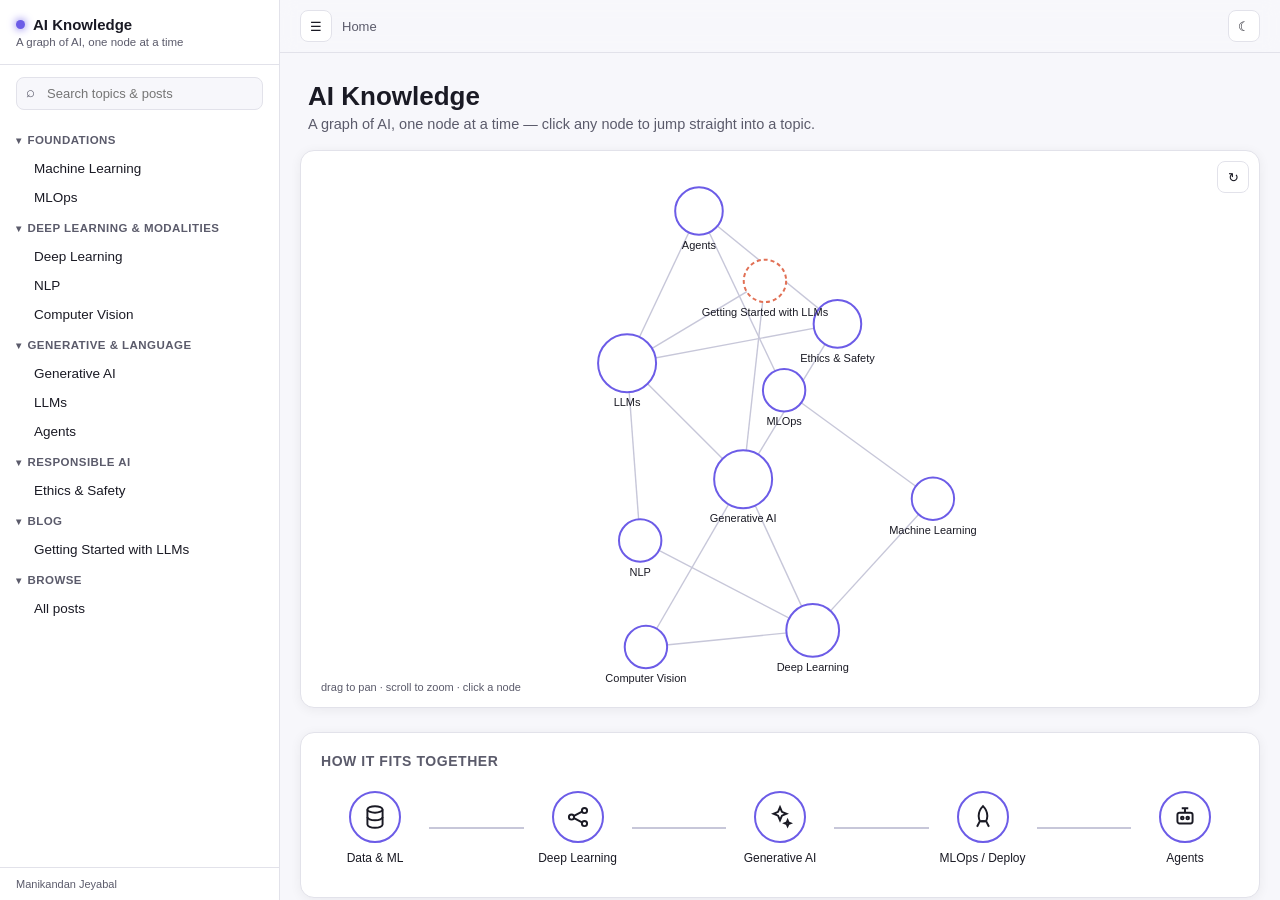
==== index.html @ 44576c73 "Add interactive AI knowledge graph site Free-form force-directed graph home page, foldable/searchabl" ====
<!DOCTYPE html>
<html lang="en">
<head>
<meta charset="UTF-8" />
<meta name="viewport" content="width=device-width, initial-scale=1.0" />
<title>AI Knowledge</title>
<meta name="description" content="An interactive graph of AI knowledge — topics, workflows, and articles." />
<link rel="stylesheet" href="css/style.css" />
</head>
<body>
  <div class="app" id="app">
    <nav class="sidebar" id="sidebar"></nav>
    <div class="main">
      <div class="topbar">
        <button class="icon-btn" id="nav-toggle" title="Toggle menu">☰</button>
        <span class="breadcrumb" id="breadcrumb">Home</span>
        <span class="spacer"></span>
        <button class="icon-btn" id="theme-toggle" title="Toggle theme">☾</button>
      </div>
      <div id="main-content"></div>
    </div>
  </div>

  <script src="js/theme.js"></script>
  <script src="js/markdown.js"></script>
  <script src="js/graph.js"></script>
  <script src="js/sidebar.js"></script>
  <script src="js/workflow.js"></script>
  <script src="js/app.js"></script>
</body>
</html>
---- css/style.css ----
:root {
  --bg: #f7f7fb;
  --bg-elevated: #ffffff;
  --text: #1a1a24;
  --text-dim: #5b5b6b;
  --border: #e2e2ea;
  --accent: #6c5ce7;
  --accent-2: #00b894;
  --accent-3: #e17055;
  --node-fill: #ffffff;
  --node-stroke: #6c5ce7;
  --edge: #c7c7d9;
  --shadow: 0 2px 12px rgba(20, 20, 40, 0.06);
  --radius: 14px;
  --font: -apple-system, BlinkMacSystemFont, "Segoe UI", Roboto, Inter, sans-serif;
  --mono: "SF Mono", Menlo, Consolas, monospace;
}

[data-theme="dark"] {
  --bg: #0e0e16;
  --bg-elevated: #16161f;
  --text: #ececf4;
  --text-dim: #9494a8;
  --border: #26263a;
  --accent: #a29bfe;
  --accent-2: #55efc4;
  --accent-3: #fab1a0;
  --node-fill: #1c1c29;
  --node-stroke: #a29bfe;
  --edge: #33334a;
  --shadow: 0 2px 16px rgba(0, 0, 0, 0.4);
}

* { box-sizing: border-box; }

html, body {
  margin: 0;
  padding: 0;
  background: var(--bg);
  color: var(--text);
  font-family: var(--font);
  height: 100%;
}

a { color: var(--accent); text-decoration: none; }
a:hover { text-decoration: underline; }

button {
  font-family: inherit;
  cursor: pointer;
  border: 1px solid var(--border);
  background: var(--bg-elevated);
  color: var(--text);
  border-radius: 8px;
  padding: 6px 10px;
}
button:hover { border-color: var(--accent); }

/* ---------- Layout ---------- */

.app {
  display: grid;
  grid-template-columns: 280px 1fr;
  height: 100vh;
  overflow: hidden;
  transition: grid-template-columns 0.2s ease;
}
.app.sidebar-collapsed {
  grid-template-columns: 0px 1fr;
}

.main {
  overflow-y: auto;
  height: 100vh;
  position: relative;
}

/* ---------- Sidebar ---------- */

.sidebar {
  border-right: 1px solid var(--border);
  background: var(--bg-elevated);
  display: flex;
  flex-direction: column;
  overflow: hidden;
  white-space: nowrap;
}

.sidebar-header {
  padding: 16px;
  border-bottom: 1px solid var(--border);
}

.sidebar-title {
  font-weight: 700;
  font-size: 15px;
  display: flex;
  align-items: center;
  gap: 8px;
}
.sidebar-title .dot {
  width: 9px; height: 9px; border-radius: 50%;
  background: var(--accent);
  box-shadow: 0 0 8px var(--accent);
}
.sidebar-tagline {
  font-size: 11.5px;
  color: var(--text-dim);
  margin-top: 3px;
}

.search-box {
  margin: 12px 16px;
  position: relative;
}
.search-box input {
  width: 100%;
  padding: 8px 10px 8px 30px;
  border-radius: 8px;
  border: 1px solid var(--border);
  background: var(--bg);
  color: var(--text);
  font-size: 13px;
}
.search-box::before {
  content: "⌕";
  position: absolute;
  left: 10px; top: 6px;
  color: var(--text-dim);
  font-size: 15px;
}

.nav-scroll {
  overflow-y: auto;
  flex: 1;
  padding: 4px 8px 16px;
}

.nav-group { margin-bottom: 2px; }
.nav-group-header {
  display: flex;
  align-items: center;
  gap: 6px;
  padding: 8px 8px;
  font-size: 11.5px;
  font-weight: 700;
  text-transform: uppercase;
  letter-spacing: 0.04em;
  color: var(--text-dim);
  cursor: pointer;
  border-radius: 6px;
  user-select: none;
}
.nav-group-header:hover { background: var(--bg); color: var(--text); }
.nav-group-header .chevron {
  transition: transform 0.15s ease;
  font-size: 10px;
}
.nav-group.collapsed .chevron { transform: rotate(-90deg); }
.nav-group.collapsed .nav-items { display: none; }

.nav-items { padding-left: 4px; }
.nav-item {
  display: block;
  padding: 7px 10px 7px 22px;
  font-size: 13.5px;
  border-radius: 6px;
  color: var(--text);
  position: relative;
}
.nav-item:hover { background: var(--bg); text-decoration: none; }
.nav-item.active { background: var(--accent); color: white; }
.nav-item.hidden { display: none; }

.sidebar-footer {
  padding: 10px 16px;
  border-top: 1px solid var(--border);
  display: flex;
  justify-content: space-between;
  align-items: center;
}

/* ---------- Topbar ---------- */

.topbar {
  position: sticky;
  top: 0;
  z-index: 20;
  display: flex;
  align-items: center;
  gap: 10px;
  padding: 10px 20px;
  background: color-mix(in srgb, var(--bg) 88%, transparent);
  backdrop-filter: blur(8px);
  border-bottom: 1px solid var(--border);
}
.icon-btn {
  width: 32px; height: 32px;
  display: flex; align-items: center; justify-content: center;
  padding: 0; border-radius: 8px;
}
.breadcrumb { font-size: 13px; color: var(--text-dim); }
.breadcrumb b { color: var(--text); }
.spacer { flex: 1; }

/* ---------- Home / Graph hero ---------- */

.hero {
  padding: 28px 28px 0;
}
.hero h1 {
  font-size: 26px;
  margin: 0 0 4px;
}
.hero p {
  color: var(--text-dim);
  margin: 0 0 18px;
  font-size: 14.5px;
}

.graph-wrap {
  margin: 0 20px 24px;
  border: 1px solid var(--border);
  border-radius: var(--radius);
  background: var(--bg-elevated);
  box-shadow: var(--shadow);
  overflow: hidden;
  position: relative;
  height: 62vh;
  min-height: 420px;
}
.graph-canvas {
  width: 100%;
  height: 100%;
}
.graph-wrap svg {
  width: 100%;
  height: 100%;
  cursor: grab;
  display: block;
}
.graph-wrap svg:active { cursor: grabbing; }

.graph-hint {
  position: absolute;
  bottom: 10px; left: 12px;
  font-size: 11px;
  color: var(--text-dim);
  background: color-mix(in srgb, var(--bg-elevated) 80%, transparent);
  padding: 4px 8px;
  border-radius: 6px;
  pointer-events: none;
}

.graph-controls {
  position: absolute;
  top: 10px; right: 10px;
  display: flex;
  gap: 6px;
}

.node-circle {
  fill: var(--node-fill);
  stroke: var(--node-stroke);
  stroke-width: 2px;
  transition: r 0.15s ease, filter 0.15s ease;
  cursor: pointer;
}
.node-circle.blog { stroke: var(--accent-3); stroke-dasharray: 4 3; }
.node-group:hover .node-circle {
  filter: drop-shadow(0 0 8px var(--node-stroke));
}
.node-label {
  font-size: 11px;
  fill: var(--text);
  pointer-events: none;
  font-family: var(--font);
  text-anchor: middle;
}
.edge-line {
  stroke: var(--edge);
  stroke-width: 1.4px;
}
.node-group.dimmed { opacity: 0.25; }
.edge-line.dimmed { opacity: 0.12; }

/* ---------- Workflow animation strip ---------- */

.workflow {
  margin: 8px 20px 32px;
  padding: 20px;
  border: 1px solid var(--border);
  border-radius: var(--radius);
  background: var(--bg-elevated);
  box-shadow: var(--shadow);
}
.workflow h2 {
  font-size: 14px;
  margin: 0 0 14px;
  color: var(--text-dim);
  text-transform: uppercase;
  letter-spacing: 0.04em;
}
.workflow-strip {
  display: flex;
  align-items: center;
  overflow-x: auto;
  padding-bottom: 4px;
  gap: 0;
}
.wf-step {
  flex: 0 0 auto;
  display: flex;
  flex-direction: column;
  align-items: center;
  gap: 8px;
  width: 108px;
  cursor: pointer;
  padding: 8px 4px;
  border-radius: 10px;
}
.wf-step:hover { background: var(--bg); }
.wf-step .wf-icon {
  width: 52px; height: 52px;
  border-radius: 50%;
  border: 2px solid var(--accent);
  display: flex; align-items: center; justify-content: center;
  position: relative;
  background: var(--bg-elevated);
}
.wf-step .wf-icon svg { width: 26px; height: 26px; }
.wf-step .wf-icon::after {
  content: "";
  position: absolute;
  inset: -6px;
  border-radius: 50%;
  border: 2px solid var(--accent);
  opacity: 0;
  animation: wf-pulse 2.4s ease-out infinite;
}
.wf-step:nth-child(1) .wf-icon::after { animation-delay: 0s; }
.wf-step:nth-child(2) .wf-icon::after { animation-delay: 0.4s; }
.wf-step:nth-child(3) .wf-icon::after { animation-delay: 0.8s; }
.wf-step:nth-child(4) .wf-icon::after { animation-delay: 1.2s; }
.wf-step:nth-child(5) .wf-icon::after { animation-delay: 1.6s; }
@keyframes wf-pulse {
  0% { opacity: 0.5; transform: scale(0.9); }
  70% { opacity: 0; transform: scale(1.25); }
  100% { opacity: 0; transform: scale(1.25); }
}
.wf-label { font-size: 12px; text-align: center; color: var(--text); }
.wf-connector {
  flex: 1 1 24px;
  min-width: 24px;
  height: 2px;
  position: relative;
  background: var(--edge);
  overflow: hidden;
}
.wf-connector::after {
  content: "";
  position: absolute;
  top: 0; left: -30%;
  width: 30%; height: 100%;
  background: linear-gradient(90deg, transparent, var(--accent-2), transparent);
  animation: wf-flow 2.2s linear infinite;
}
@keyframes wf-flow {
  0% { left: -30%; }
  100% { left: 100%; }
}

/* ---------- Content pages ---------- */

.page {
  max-width: 760px;
  margin: 0 auto;
  padding: 28px 24px 80px;
}
.page-eyebrow {
  font-size: 12px;
  text-transform: uppercase;
  letter-spacing: 0.05em;
  color: var(--accent);
  font-weight: 700;
  margin-bottom: 6px;
}
.page h1 { font-size: 28px; margin: 0 0 14px; }
.page-meta { color: var(--text-dim); font-size: 13px; margin-bottom: 22px; }
.page-summary {
  font-size: 15.5px;
  color: var(--text-dim);
  border-left: 3px solid var(--accent);
  padding-left: 14px;
  margin-bottom: 24px;
}
.md-body { font-size: 15.5px; line-height: 1.7; }
.md-body h2 { font-size: 19px; margin-top: 32px; }
.md-body h3 { font-size: 16px; margin-top: 24px; }
.md-body p { margin: 12px 0; }
.md-body ul { padding-left: 22px; }
.md-body li { margin: 6px 0; }
.md-body code {
  background: var(--bg-elevated);
  border: 1px solid var(--border);
  border-radius: 4px;
  padding: 1px 5px;
  font-family: var(--mono);
  font-size: 0.9em;
}
.md-body em { color: var(--text-dim); }

.related-chips {
  margin-top: 30px;
  padding-top: 18px;
  border-top: 1px solid var(--border);
  display: flex;
  flex-wrap: wrap;
  gap: 8px;
}
.chip {
  display: inline-block;
  padding: 6px 12px;
  border-radius: 999px;
  border: 1px solid var(--border);
  background: var(--bg-elevated);
  font-size: 12.5px;
  color: var(--text);
}
.chip:hover { border-color: var(--accent); text-decoration: none; }
.chip.blog { border-color: var(--accent-3); }

/* ---------- Blog list ---------- */

.blog-list { display: flex; flex-direction: column; gap: 4px; }
.blog-card {
  display: block;
  padding: 16px;
  border: 1px solid var(--border);
  border-radius: 10px;
  margin-bottom: 12px;
  background: var(--bg-elevated);
}
.blog-card:hover { border-color: var(--accent); text-decoration: none; }
.blog-card h3 { margin: 4px 0 6px; font-size: 17px; color: var(--text); }
.blog-card .date { font-size: 12px; color: var(--text-dim); }
.blog-card .summary { font-size: 13.5px; color: var(--text-dim); margin-top: 6px; }

.empty-state {
  color: var(--text-dim);
  padding: 60px 20px;
  text-align: center;
}

@media (max-width: 760px) {
  .app { grid-template-columns: 0px 1fr !important; }
  .sidebar {
    position: fixed;
    z-index: 40;
    top: 0; left: 0;
    height: 100vh;
    width: 260px;
    box-shadow: var(--shadow);
    transform: translateX(-100%);
    transition: transform 0.2s ease;
  }
  .app:not(.sidebar-collapsed) .sidebar { transform: translateX(0); }
}
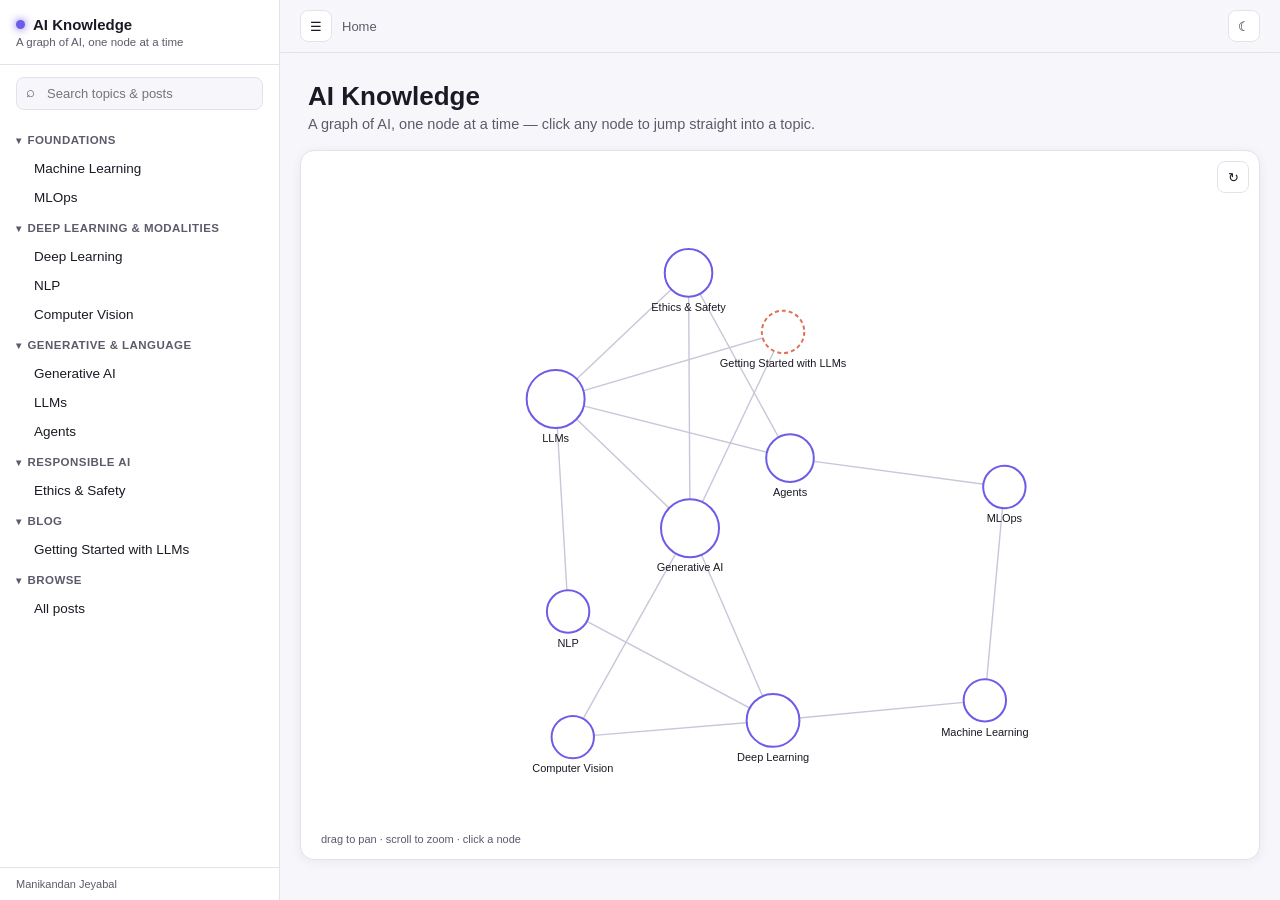
==== commit e27bb62d: "Make landing page graph-only Drop the "how it fits together" workflow strip and its unused JS/CSS; g" ====
--- a/index.html
+++ b/index.html
@@ -25,7 +25,6 @@
   <script src="js/markdown.js"></script>
   <script src="js/graph.js"></script>
   <script src="js/sidebar.js"></script>
-  <script src="js/workflow.js"></script>
   <script src="js/app.js"></script>
 </body>
 </html>
--- a/css/style.css
+++ b/css/style.css
@@ -226,8 +226,8 @@
   box-shadow: var(--shadow);
   overflow: hidden;
   position: relative;
-  height: 62vh;
-  min-height: 420px;
+  height: calc(100vh - 190px);
+  min-height: 480px;
 }
 .graph-canvas {
   width: 100%;
@@ -283,92 +283,6 @@
 }
 .node-group.dimmed { opacity: 0.25; }
 .edge-line.dimmed { opacity: 0.12; }
-
-/* ---------- Workflow animation strip ---------- */
-
-.workflow {
-  margin: 8px 20px 32px;
-  padding: 20px;
-  border: 1px solid var(--border);
-  border-radius: var(--radius);
-  background: var(--bg-elevated);
-  box-shadow: var(--shadow);
-}
-.workflow h2 {
-  font-size: 14px;
-  margin: 0 0 14px;
-  color: var(--text-dim);
-  text-transform: uppercase;
-  letter-spacing: 0.04em;
-}
-.workflow-strip {
-  display: flex;
-  align-items: center;
-  overflow-x: auto;
-  padding-bottom: 4px;
-  gap: 0;
-}
-.wf-step {
-  flex: 0 0 auto;
-  display: flex;
-  flex-direction: column;
-  align-items: center;
-  gap: 8px;
-  width: 108px;
-  cursor: pointer;
-  padding: 8px 4px;
-  border-radius: 10px;
-}
-.wf-step:hover { background: var(--bg); }
-.wf-step .wf-icon {
-  width: 52px; height: 52px;
-  border-radius: 50%;
-  border: 2px solid var(--accent);
-  display: flex; align-items: center; justify-content: center;
-  position: relative;
-  background: var(--bg-elevated);
-}
-.wf-step .wf-icon svg { width: 26px; height: 26px; }
-.wf-step .wf-icon::after {
-  content: "";
-  position: absolute;
-  inset: -6px;
-  border-radius: 50%;
-  border: 2px solid var(--accent);
-  opacity: 0;
-  animation: wf-pulse 2.4s ease-out infinite;
-}
-.wf-step:nth-child(1) .wf-icon::after { animation-delay: 0s; }
-.wf-step:nth-child(2) .wf-icon::after { animation-delay: 0.4s; }
-.wf-step:nth-child(3) .wf-icon::after { animation-delay: 0.8s; }
-.wf-step:nth-child(4) .wf-icon::after { animation-delay: 1.2s; }
-.wf-step:nth-child(5) .wf-icon::after { animation-delay: 1.6s; }
-@keyframes wf-pulse {
-  0% { opacity: 0.5; transform: scale(0.9); }
-  70% { opacity: 0; transform: scale(1.25); }
-  100% { opacity: 0; transform: scale(1.25); }
-}
-.wf-label { font-size: 12px; text-align: center; color: var(--text); }
-.wf-connector {
-  flex: 1 1 24px;
-  min-width: 24px;
-  height: 2px;
-  position: relative;
-  background: var(--edge);
-  overflow: hidden;
-}
-.wf-connector::after {
-  content: "";
-  position: absolute;
-  top: 0; left: -30%;
-  width: 30%; height: 100%;
-  background: linear-gradient(90deg, transparent, var(--accent-2), transparent);
-  animation: wf-flow 2.2s linear infinite;
-}
-@keyframes wf-flow {
-  0% { left: -30%; }
-  100% { left: 100%; }
-}
 
 /* ---------- Content pages ---------- */
 
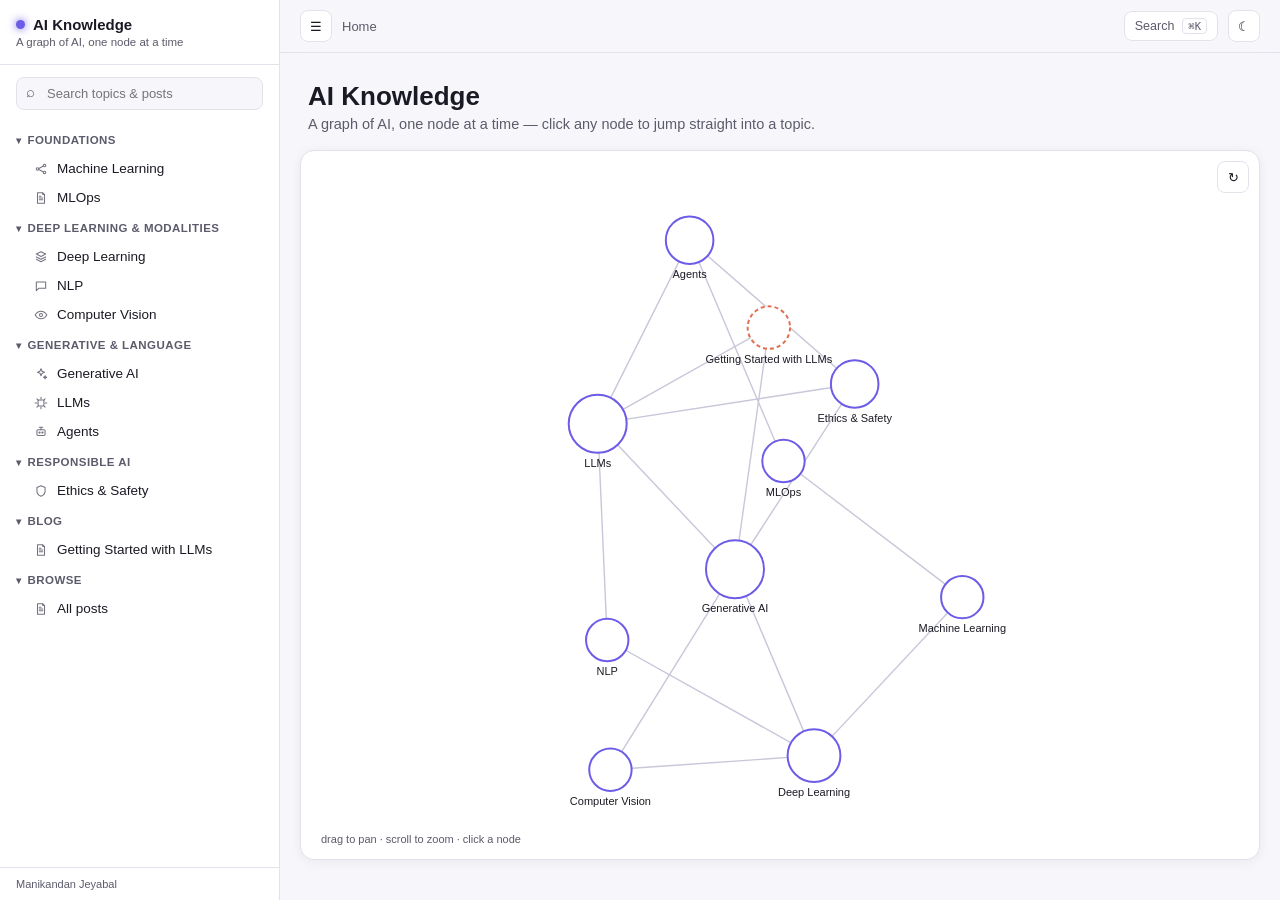
==== commit a54fc3f6: "Add topic icons, sidebar auto-collapse, and command palette Sidebar: per-topic icons, groups auto-co" ====
--- a/index.html
+++ b/index.html
@@ -15,6 +15,9 @@
         <button class="icon-btn" id="nav-toggle" title="Toggle menu">☰</button>
         <span class="breadcrumb" id="breadcrumb">Home</span>
         <span class="spacer"></span>
+        <button class="palette-trigger" id="palette-trigger" title="Search">
+          Search <kbd>⌘K</kbd>
+        </button>
         <button class="icon-btn" id="theme-toggle" title="Toggle theme">☾</button>
       </div>
       <div id="main-content"></div>
@@ -22,9 +25,11 @@
   </div>
 
   <script src="js/theme.js"></script>
+  <script src="js/icons.js"></script>
   <script src="js/markdown.js"></script>
   <script src="js/graph.js"></script>
   <script src="js/sidebar.js"></script>
+  <script src="js/palette.js"></script>
   <script src="js/app.js"></script>
 </body>
 </html>
--- a/css/style.css
+++ b/css/style.css
@@ -97,7 +97,9 @@
   display: flex;
   align-items: center;
   gap: 8px;
-}
+  color: var(--text);
+}
+.sidebar-title:hover { text-decoration: none; color: var(--accent); }
 .sidebar-title .dot {
   width: 9px; height: 9px; border-radius: 50%;
   background: var(--accent);
@@ -161,7 +163,9 @@
 
 .nav-items { padding-left: 4px; }
 .nav-item {
-  display: block;
+  display: flex;
+  align-items: center;
+  gap: 9px;
   padding: 7px 10px 7px 22px;
   font-size: 13.5px;
   border-radius: 6px;
@@ -171,6 +175,14 @@
 .nav-item:hover { background: var(--bg); text-decoration: none; }
 .nav-item.active { background: var(--accent); color: white; }
 .nav-item.hidden { display: none; }
+.nav-item-icon {
+  display: flex;
+  flex: 0 0 auto;
+  color: var(--text-dim);
+  opacity: 0.85;
+}
+.nav-item.active .nav-item-icon { color: white; opacity: 1; }
+.nav-item-text { overflow: hidden; text-overflow: ellipsis; white-space: nowrap; }
 
 .sidebar-footer {
   padding: 10px 16px;
@@ -201,6 +213,8 @@
 }
 .breadcrumb { font-size: 13px; color: var(--text-dim); }
 .breadcrumb b { color: var(--text); }
+.breadcrumb .crumb-home { color: var(--text-dim); }
+.breadcrumb .crumb-home:hover { color: var(--accent); text-decoration: none; }
 .spacer { flex: 1; }
 
 /* ---------- Home / Graph hero ---------- */
@@ -283,6 +297,88 @@
 }
 .node-group.dimmed { opacity: 0.25; }
 .edge-line.dimmed { opacity: 0.12; }
+
+/* ---------- Command palette ---------- */
+
+.palette-overlay {
+  position: fixed;
+  inset: 0;
+  z-index: 100;
+  background: rgba(10, 10, 18, 0.45);
+  backdrop-filter: blur(2px);
+  display: flex;
+  align-items: flex-start;
+  justify-content: center;
+  padding-top: 14vh;
+}
+.palette-overlay[hidden] { display: none; }
+.palette-modal {
+  width: min(560px, 92vw);
+  background: var(--bg-elevated);
+  border: 1px solid var(--border);
+  border-radius: 12px;
+  box-shadow: 0 12px 40px rgba(0, 0, 0, 0.28);
+  overflow: hidden;
+}
+.palette-input-row {
+  display: flex;
+  align-items: center;
+  gap: 10px;
+  padding: 12px 14px;
+  border-bottom: 1px solid var(--border);
+}
+.palette-search-icon { color: var(--text-dim); display: flex; }
+.palette-input {
+  flex: 1;
+  border: none;
+  outline: none;
+  background: transparent;
+  color: var(--text);
+  font-size: 15px;
+  font-family: inherit;
+}
+.palette-esc {
+  font-size: 10.5px;
+  color: var(--text-dim);
+  border: 1px solid var(--border);
+  border-radius: 4px;
+  padding: 2px 5px;
+  font-family: var(--mono);
+}
+.palette-results { max-height: 340px; overflow-y: auto; padding: 6px; }
+.palette-row {
+  display: flex;
+  align-items: center;
+  gap: 10px;
+  padding: 9px 10px;
+  border-radius: 8px;
+  cursor: pointer;
+  font-size: 13.5px;
+}
+.palette-row-icon { color: var(--text-dim); display: flex; flex: 0 0 auto; }
+.palette-row-title { flex: 1; color: var(--text); }
+.palette-row-meta { font-size: 11.5px; color: var(--text-dim); }
+.palette-row.selected { background: var(--accent); }
+.palette-row.selected .palette-row-title,
+.palette-row.selected .palette-row-meta,
+.palette-row.selected .palette-row-icon { color: white; }
+.palette-empty { padding: 20px; text-align: center; color: var(--text-dim); font-size: 13px; }
+
+.palette-trigger {
+  display: flex;
+  align-items: center;
+  gap: 8px;
+  font-size: 12.5px;
+  color: var(--text-dim);
+  padding: 6px 10px;
+}
+.palette-trigger kbd {
+  font-family: var(--mono);
+  font-size: 10.5px;
+  border: 1px solid var(--border);
+  border-radius: 4px;
+  padding: 1px 5px;
+}
 
 /* ---------- Content pages ---------- */
 
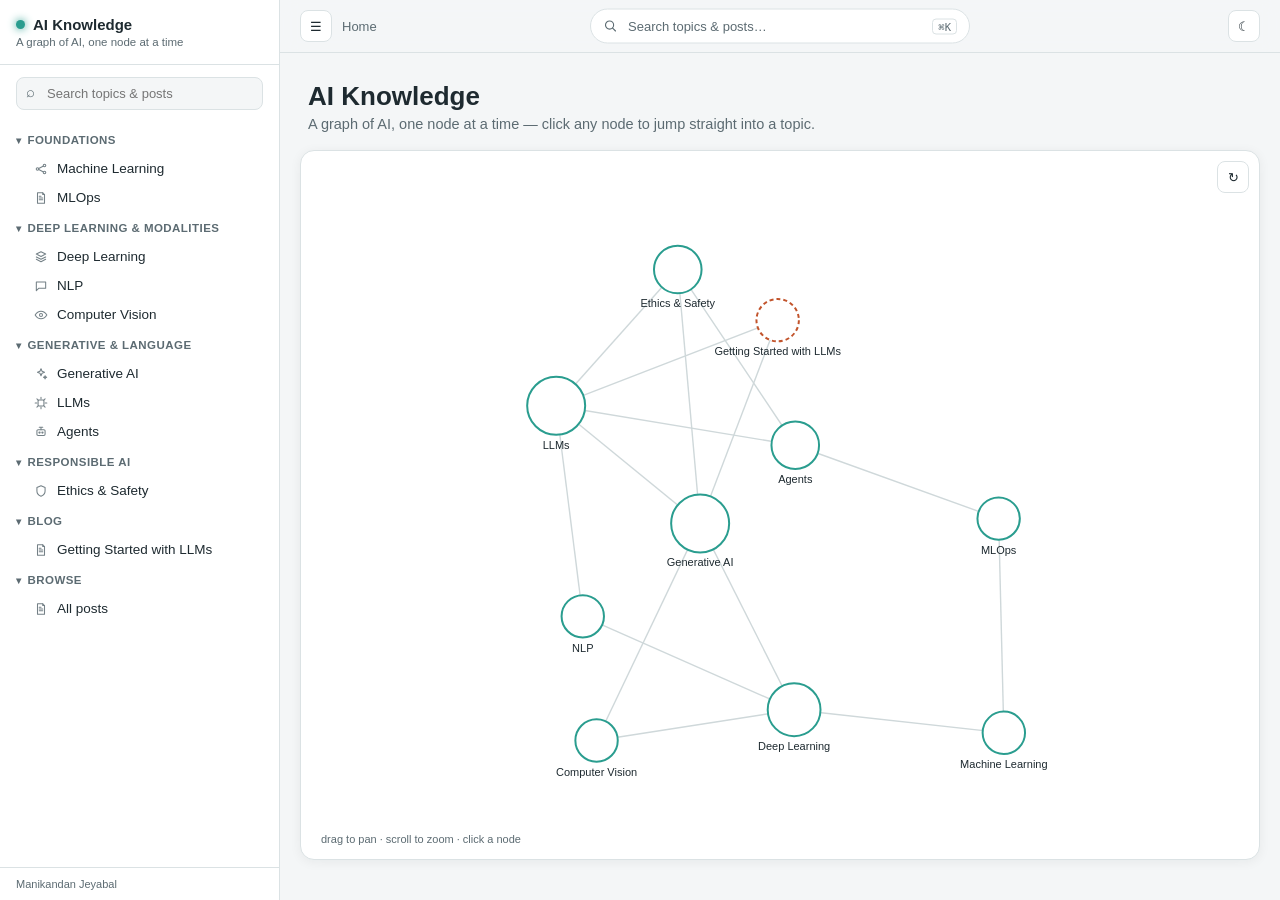
==== commit b892471a: "Slate+teal palette, centered search bar, inline search dropdown Swap accent colors to slate+teal (li" ====
--- a/index.html
+++ b/index.html
@@ -15,9 +15,16 @@
         <button class="icon-btn" id="nav-toggle" title="Toggle menu">☰</button>
         <span class="breadcrumb" id="breadcrumb">Home</span>
         <span class="spacer"></span>
-        <button class="palette-trigger" id="palette-trigger" title="Search">
-          Search <kbd>⌘K</kbd>
-        </button>
+        <div class="topbar-center">
+          <div class="search-bar" id="search-bar">
+            <div class="search-bar-field">
+              <span class="search-bar-icon" id="search-bar-icon"></span>
+              <input type="text" id="global-search" class="search-bar-input" placeholder="Search topics & posts…" autocomplete="off" />
+              <kbd>⌘K</kbd>
+            </div>
+            <div class="search-dropdown" id="search-dropdown" hidden></div>
+          </div>
+        </div>
         <button class="icon-btn" id="theme-toggle" title="Toggle theme">☾</button>
       </div>
       <div id="main-content"></div>
--- a/css/style.css
+++ b/css/style.css
@@ -1,33 +1,33 @@
 :root {
-  --bg: #f7f7fb;
+  --bg: #f4f6f7;
   --bg-elevated: #ffffff;
-  --text: #1a1a24;
-  --text-dim: #5b5b6b;
-  --border: #e2e2ea;
-  --accent: #6c5ce7;
-  --accent-2: #00b894;
-  --accent-3: #e17055;
+  --text: #1e2a30;
+  --text-dim: #5c6b72;
+  --border: #dbe2e4;
+  --accent: #2a9d8f;
+  --accent-2: #3fb8a8;
+  --accent-3: #c2542c;
   --node-fill: #ffffff;
-  --node-stroke: #6c5ce7;
-  --edge: #c7c7d9;
-  --shadow: 0 2px 12px rgba(20, 20, 40, 0.06);
+  --node-stroke: #2a9d8f;
+  --edge: #cfd8da;
+  --shadow: 0 2px 12px rgba(20, 34, 38, 0.06);
   --radius: 14px;
   --font: -apple-system, BlinkMacSystemFont, "Segoe UI", Roboto, Inter, sans-serif;
   --mono: "SF Mono", Menlo, Consolas, monospace;
 }
 
 [data-theme="dark"] {
-  --bg: #0e0e16;
-  --bg-elevated: #16161f;
-  --text: #ececf4;
-  --text-dim: #9494a8;
-  --border: #26263a;
-  --accent: #a29bfe;
-  --accent-2: #55efc4;
-  --accent-3: #fab1a0;
-  --node-fill: #1c1c29;
-  --node-stroke: #a29bfe;
-  --edge: #33334a;
+  --bg: #10181a;
+  --bg-elevated: #162023;
+  --text: #e7edee;
+  --text-dim: #93a3a7;
+  --border: #253337;
+  --accent: #45c4b3;
+  --accent-2: #2a9d8f;
+  --accent-3: #e8896b;
+  --node-fill: #182226;
+  --node-stroke: #45c4b3;
+  --edge: #2c3d41;
   --shadow: 0 2px 16px rgba(0, 0, 0, 0.4);
 }
 
@@ -206,6 +206,12 @@
   backdrop-filter: blur(8px);
   border-bottom: 1px solid var(--border);
 }
+.topbar-center {
+  position: absolute;
+  left: 50%;
+  top: 50%;
+  transform: translate(-50%, -50%);
+}
 .icon-btn {
   width: 32px; height: 32px;
   display: flex; align-items: center; justify-content: center;
@@ -298,54 +304,59 @@
 .node-group.dimmed { opacity: 0.25; }
 .edge-line.dimmed { opacity: 0.12; }
 
-/* ---------- Command palette ---------- */
-
-.palette-overlay {
-  position: fixed;
-  inset: 0;
-  z-index: 100;
-  background: rgba(10, 10, 18, 0.45);
-  backdrop-filter: blur(2px);
-  display: flex;
-  align-items: flex-start;
-  justify-content: center;
-  padding-top: 14vh;
-}
-.palette-overlay[hidden] { display: none; }
-.palette-modal {
-  width: min(560px, 92vw);
-  background: var(--bg-elevated);
-  border: 1px solid var(--border);
-  border-radius: 12px;
-  box-shadow: 0 12px 40px rgba(0, 0, 0, 0.28);
-  overflow: hidden;
-}
-.palette-input-row {
-  display: flex;
-  align-items: center;
-  gap: 10px;
-  padding: 12px 14px;
-  border-bottom: 1px solid var(--border);
-}
-.palette-search-icon { color: var(--text-dim); display: flex; }
-.palette-input {
+/* ---------- Search bar ---------- */
+
+.search-bar {
+  position: relative;
+  width: 380px;
+}
+.search-bar-field {
+  display: flex;
+  align-items: center;
+  gap: 8px;
+  padding: 8px 12px;
+  background: var(--bg-elevated);
+  border: 1px solid var(--border);
+  border-radius: 999px;
+  transition: border-color .15s;
+}
+.search-bar-field:focus-within {
+  border-color: var(--accent);
+}
+.search-bar-icon { color: var(--text-dim); display: flex; flex: 0 0 auto; }
+.search-bar-input {
   flex: 1;
   border: none;
   outline: none;
   background: transparent;
   color: var(--text);
-  font-size: 15px;
+  font-size: 13px;
   font-family: inherit;
 }
-.palette-esc {
+.search-bar-input::placeholder { color: var(--text-dim); }
+.search-bar-field kbd {
+  font-family: var(--mono);
   font-size: 10.5px;
   color: var(--text-dim);
   border: 1px solid var(--border);
   border-radius: 4px;
-  padding: 2px 5px;
-  font-family: var(--mono);
-}
-.palette-results { max-height: 340px; overflow-y: auto; padding: 6px; }
+  padding: 1px 5px;
+}
+.search-dropdown {
+  position: absolute;
+  top: calc(100% + 8px);
+  left: 0;
+  right: 0;
+  background: var(--bg-elevated);
+  border: 1px solid var(--border);
+  border-radius: 12px;
+  box-shadow: var(--shadow);
+  padding: 6px;
+  max-height: 340px;
+  overflow-y: auto;
+  z-index: 100;
+}
+.search-dropdown[hidden] { display: none; }
 .palette-row {
   display: flex;
   align-items: center;
@@ -363,22 +374,6 @@
 .palette-row.selected .palette-row-meta,
 .palette-row.selected .palette-row-icon { color: white; }
 .palette-empty { padding: 20px; text-align: center; color: var(--text-dim); font-size: 13px; }
-
-.palette-trigger {
-  display: flex;
-  align-items: center;
-  gap: 8px;
-  font-size: 12.5px;
-  color: var(--text-dim);
-  padding: 6px 10px;
-}
-.palette-trigger kbd {
-  font-family: var(--mono);
-  font-size: 10.5px;
-  border: 1px solid var(--border);
-  border-radius: 4px;
-  padding: 1px 5px;
-}
 
 /* ---------- Content pages ---------- */
 
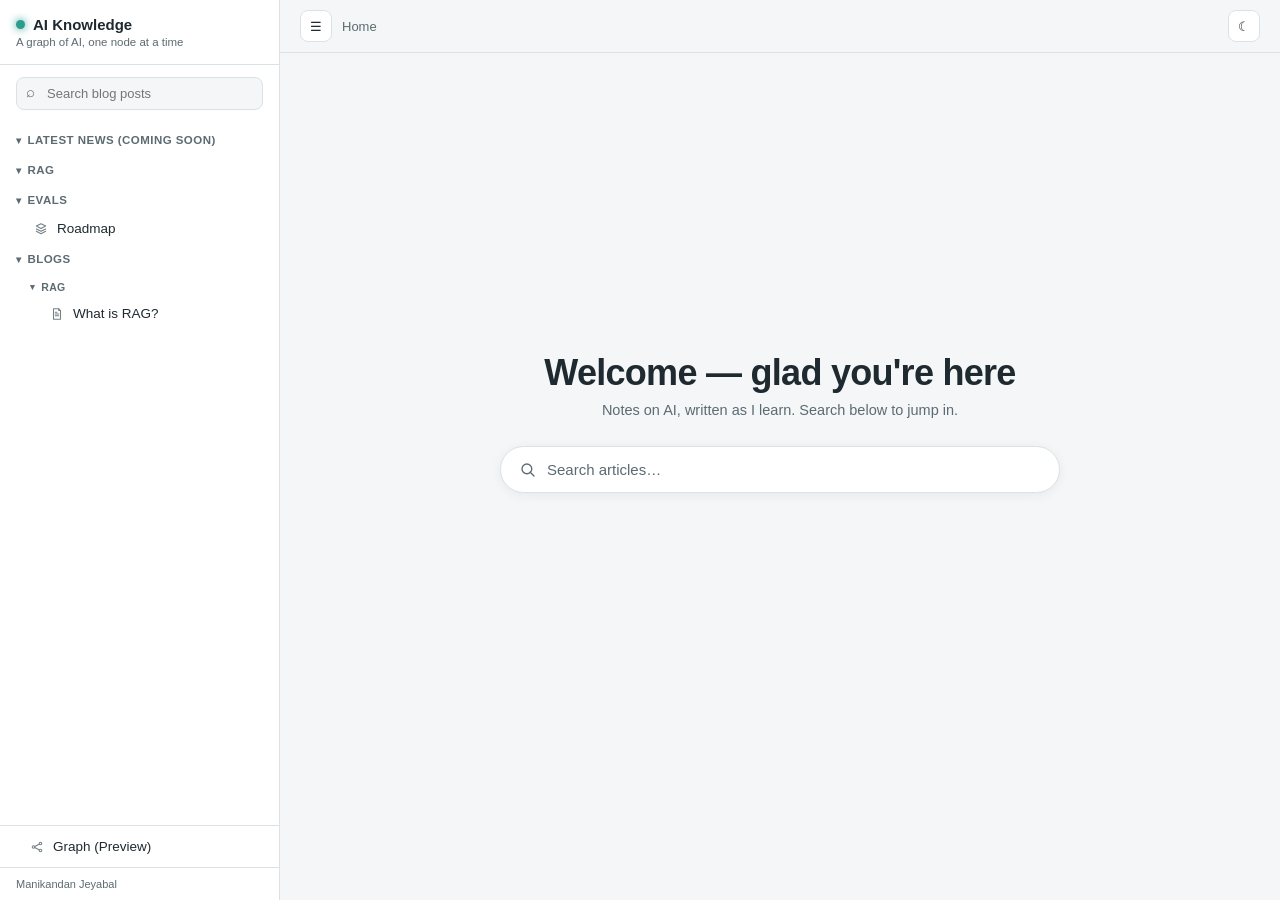
==== commit 711d75a5: "Add EVALS Roadmap page and fix search, mobile, and rail navigation Adds a new site-styled Roadmap pa" ====
--- a/index.html
+++ b/index.html
@@ -6,6 +6,7 @@
 <title>AI Knowledge</title>
 <meta name="description" content="An interactive graph of AI knowledge — topics, workflows, and articles." />
 <link rel="stylesheet" href="css/style.css" />
+<link rel="stylesheet" href="css/evals.css" />
 </head>
 <body>
   <div class="app" id="app">
@@ -36,6 +37,7 @@
   <script src="js/markdown.js"></script>
   <script src="js/graph.js"></script>
   <script src="js/sidebar.js"></script>
+  <script src="js/evals.js"></script>
   <script src="js/palette.js"></script>
   <script src="js/app.js"></script>
 </body>
--- a/css/style.css
+++ b/css/style.css
@@ -70,6 +70,7 @@
 }
 
 .main {
+  grid-column: 2;
   overflow-y: auto;
   height: 100vh;
   position: relative;
@@ -184,6 +185,32 @@
 .nav-item.active .nav-item-icon { color: white; opacity: 1; }
 .nav-item-text { overflow: hidden; text-overflow: ellipsis; white-space: nowrap; }
 
+.nav-subgroup { margin: 2px 0; }
+.nav-subgroup-header {
+  display: flex;
+  align-items: center;
+  gap: 6px;
+  padding: 6px 8px 6px 18px;
+  font-size: 10.5px;
+  font-weight: 700;
+  text-transform: uppercase;
+  letter-spacing: 0.03em;
+  color: var(--text-dim);
+  cursor: pointer;
+  border-radius: 6px;
+  user-select: none;
+}
+.nav-subgroup-header:hover { background: var(--bg); color: var(--text); }
+.nav-subgroup-header .chevron { transition: transform 0.15s ease; font-size: 9px; }
+.nav-subgroup.collapsed .chevron { transform: rotate(-90deg); }
+.nav-subgroup.collapsed .nav-items { display: none; }
+.nav-subgroup .nav-item { padding-left: 34px; }
+
+.sidebar-pinned {
+  padding: 6px 8px;
+  border-top: 1px solid var(--border);
+}
+
 .sidebar-footer {
   padding: 10px 16px;
   border-top: 1px solid var(--border);
@@ -223,20 +250,46 @@
 .breadcrumb .crumb-home:hover { color: var(--accent); text-decoration: none; }
 .spacer { flex: 1; }
 
-/* ---------- Home / Graph hero ---------- */
-
-.hero {
-  padding: 28px 28px 0;
-}
-.hero h1 {
-  font-size: 26px;
-  margin: 0 0 4px;
-}
-.hero p {
-  color: var(--text-dim);
-  margin: 0 0 18px;
+/* ---------- Home search page ---------- */
+
+.home-search-page {
+  min-height: calc(100vh - 53px);
+  display: flex;
+  align-items: center;
+  justify-content: center;
+  padding: 20px;
+}
+.home-search-hero {
+  width: 100%;
+  display: flex;
+  flex-direction: column;
+  align-items: center;
+  text-align: center;
+  transform: translateY(-6vh);
+}
+.home-logo {
+  font-size: 36px;
+  letter-spacing: -0.02em;
+  margin: 0 0 8px;
+}
+.home-tagline {
+  color: var(--text-dim);
   font-size: 14.5px;
-}
+  margin: 0 0 28px;
+}
+.search-bar.search-bar-lg {
+  width: min(560px, 90vw);
+}
+.search-bar-lg .search-bar-field {
+  padding: 13px 18px;
+  border-radius: 999px;
+  box-shadow: var(--shadow);
+}
+.search-bar-lg .search-bar-input {
+  font-size: 15px;
+}
+
+/* ---------- Graph preview ---------- */
 
 .graph-wrap {
   margin: 0 20px 24px;
--- a/css/evals.css
+++ b/css/evals.css
@@ -0,0 +1,230 @@
+/* EVALS roadmap — long-form reference page, styled with the site's own
+   design tokens (css/style.css). Per-era accent colors are kept as a
+   wayfinding device (module dot, left borders) but everything else —
+   font, radius, card treatment — follows the rest of the app. */
+
+.evals-page {
+  --e0: #5b6e74; --e1: #3a5a7d; --e2: #2a9d8f; --e3: #5f7a2e; --e4: #8a6d1f;
+  --e5: #c2542c; --e6: #9b3350; --e7: #6e3a7e; --e8: #2f3e8c; --e9: #155e63;
+
+  display: grid;
+  grid-template-columns: minmax(0, 1fr) 250px;
+  gap: 48px;
+  max-width: 1180px;
+  margin: 0 auto;
+  padding: 28px 24px 100px;
+  align-items: start;
+}
+[data-theme="dark"] .evals-page {
+  --e0: #93a7ad; --e1: #7ea0d6; --e2: #45c4b3; --e3: #9bc169; --e4: #d6b158;
+  --e5: #e8896b; --e6: #dd7794; --e7: #bb84cb; --e8: #8298e0; --e9: #45b3b9;
+}
+
+.evals-page .hidden { display: none !important; }
+
+/* ---------- hero ---------- */
+.evals-content .hero { margin: 0 0 40px; }
+.evals-content .hero h1 {
+  font-size: clamp(28px, 4vw, 40px);
+  line-height: 1.1;
+  font-weight: 700;
+  letter-spacing: -0.015em;
+  margin: 0 0 14px;
+  max-width: 16ch;
+  color: var(--text);
+}
+.evals-content .hero .standfirst {
+  font-size: 15.5px;
+  color: var(--text-dim);
+  max-width: 64ch;
+  margin: 0 0 24px;
+  line-height: 1.7;
+}
+.evals-content .hero .standfirst em { color: var(--text); font-style: italic; }
+
+.evals-content .railfig {
+  background: var(--bg-elevated);
+  border: 1px solid var(--border);
+  border-radius: var(--radius);
+  padding: 18px 18px 12px;
+  box-shadow: var(--shadow);
+}
+.evals-content .railfig svg { display: block; width: 100%; height: auto; }
+.evals-content .figcap {
+  font-family: var(--mono);
+  font-size: 11px;
+  color: var(--text-dim);
+  margin-top: 10px;
+  line-height: 1.6;
+}
+
+/* ---------- modules ---------- */
+.evals-content .module {
+  padding-top: 40px;
+  margin-top: 32px;
+  border-top: 1px solid var(--border);
+  scroll-margin-top: 76px;
+}
+.evals-content .module:first-of-type { border-top: none; padding-top: 0; margin-top: 0; }
+.evals-content .mhead {
+  display: flex; gap: 14px; align-items: baseline; flex-wrap: wrap;
+  margin-bottom: 8px;
+}
+.evals-content .mhead .era-yr {
+  font-family: var(--mono); font-size: 11px; color: var(--era);
+  border: 1px solid var(--era); padding: 3px 10px; border-radius: 999px;
+  white-space: nowrap;
+}
+.evals-content .module h2 {
+  font-size: 24px; font-weight: 700; letter-spacing: -0.01em;
+  margin: 0; line-height: 1.2; color: var(--text);
+}
+.evals-content .module .intro { max-width: 70ch; color: var(--text-dim); font-size: 15px; line-height: 1.7; }
+.evals-content .module .intro strong { color: var(--text); font-weight: 600; }
+.evals-content h3 {
+  font-size: 17px; font-weight: 700; margin: 30px 0 8px;
+  letter-spacing: -0.005em; max-width: 60ch; color: var(--text);
+}
+.evals-content h4 { font-size: 14.5px; font-weight: 700; margin: 20px 0 6px; color: var(--text); }
+.evals-content p { max-width: 72ch; margin: 10px 0; font-size: 15px; line-height: 1.7; color: var(--text); }
+.evals-content ul, .evals-content ol { max-width: 72ch; padding-left: 22px; font-size: 15px; line-height: 1.7; }
+.evals-content li { margin: 5px 0; }
+.evals-content a { color: var(--accent); }
+.evals-content a:hover { text-decoration: underline; }
+
+/* ---------- metric entry ---------- */
+.evals-content .metric {
+  border: 1px solid var(--border);
+  border-left: 3px solid var(--era);
+  background: var(--bg-elevated);
+  border-radius: var(--radius);
+  padding: 16px 20px 18px;
+  margin: 20px 0;
+}
+.evals-content .metric > .name {
+  font-family: var(--mono); font-size: 13px; font-weight: 700; color: var(--era);
+  display: flex; gap: 10px; align-items: baseline; flex-wrap: wrap; margin-bottom: 6px;
+}
+.evals-content .metric > .name .born { font-weight: 400; color: var(--text-dim); font-size: 11px; }
+.evals-content .metric p { margin: 8px 0; max-width: 70ch; }
+.evals-content .metric p:first-of-type { margin-top: 2px; }
+
+/* ---------- formula ---------- */
+.evals-content .f {
+  font-family: var(--mono); font-size: 13px; line-height: 1.9;
+  background: var(--bg); border: 1px solid var(--border); border-radius: 8px;
+  padding: 12px 16px; margin: 12px 0; overflow-x: auto; white-space: pre;
+  color: var(--text);
+}
+.evals-content .f .c { color: var(--text-dim); }
+.evals-content .f b { color: var(--era); font-weight: 700; }
+.evals-content code {
+  font-family: var(--mono); font-size: 0.86em; background: var(--bg-elevated);
+  border: 1px solid var(--border); padding: 1px 5px; border-radius: 4px;
+}
+
+/* ---------- w/w/w block ---------- */
+.evals-content .www { margin: 14px 0 4px; display: grid; gap: 2px; }
+.evals-content .www div {
+  display: grid; grid-template-columns: 5.4rem 1fr; gap: 12px; align-items: baseline;
+  padding: 6px 0; border-top: 1px dotted var(--border);
+}
+.evals-content .www div:first-child { border-top: 1px solid var(--border); }
+.evals-content .www dt, .evals-content .www .k { font-family: var(--mono); font-size: 11px; color: var(--era); }
+.evals-content .www .v { font-size: 14px; color: var(--text-dim); max-width: 64ch; }
+.evals-content .www .v strong { color: var(--text); font-weight: 600; }
+
+/* ---------- callouts ---------- */
+.evals-content .ask {
+  border: 1px solid var(--era); background: var(--bg-elevated);
+  padding: 16px 20px; margin: 20px 0; border-radius: var(--radius);
+}
+.evals-content .ask .q { font-weight: 700; font-size: 15.5px; margin: 0 0 6px; max-width: 70ch; color: var(--text); }
+.evals-content .ask .q::before {
+  content: "Interview question "; font-family: var(--mono); font-size: 11px;
+  color: var(--era); display: block; font-weight: 400; margin-bottom: 4px; letter-spacing: 0.01em;
+}
+.evals-content .ask p { font-size: 14.5px; color: var(--text-dim); margin: 8px 0; }
+.evals-content .ask p strong { color: var(--text); }
+.evals-content .trap {
+  border: 1px solid var(--border); border-left: 3px solid var(--e5);
+  background: var(--bg-elevated); border-radius: var(--radius);
+  padding: 14px 18px; margin: 16px 0;
+}
+.evals-content .trap p { margin: 4px 0; font-size: 14.5px; color: var(--text-dim); }
+.evals-content .trap p:first-child::before {
+  content: "Where this breaks — "; font-family: var(--mono); font-size: 11px; color: var(--e5);
+}
+
+/* ---------- tables ---------- */
+.evals-content .tw {
+  overflow-x: auto; margin: 16px 0; border: 1px solid var(--border);
+  border-radius: var(--radius); background: var(--bg-elevated);
+}
+.evals-content table { border-collapse: collapse; width: 100%; font-size: 13.5px; }
+.evals-content th, .evals-content td {
+  text-align: left; padding: 9px 14px; border-bottom: 1px solid var(--border); vertical-align: top;
+}
+.evals-content th {
+  font-family: var(--mono); font-size: 11px; font-weight: 600; color: var(--text-dim);
+  border-bottom: 1px solid var(--border); white-space: nowrap;
+}
+.evals-content td:first-child { font-family: var(--mono); font-size: 12px; color: var(--era); white-space: nowrap; }
+.evals-content tbody tr:last-child td { border-bottom: none; }
+
+.evals-content footer {
+  margin-top: 48px; padding-top: 18px; border-top: 1px solid var(--border);
+  font-family: var(--mono); font-size: 11.5px; color: var(--text-dim); line-height: 1.7;
+}
+
+/* ---------- right rail (the "timeline") ---------- */
+.evals-toggle { display: none; width: 100%; margin-bottom: 16px; text-align: left; }
+
+.evals-rail {
+  position: sticky; top: 66px; align-self: start;
+  max-height: calc(100vh - 90px); overflow-y: auto; overscroll-behavior: contain;
+  padding-left: 4px;
+}
+.evals-rail::-webkit-scrollbar { width: 6px; }
+.evals-rail::-webkit-scrollbar-thumb { background: var(--border); border-radius: 4px; }
+
+.evals-nav ol { list-style: none; margin: 0; padding: 0; }
+.evals-nav li { position: relative; padding-left: 20px; margin-bottom: 2px; }
+.evals-nav li::before {
+  content: ""; position: absolute; left: 4px; top: 0; bottom: -2px; width: 1px; background: var(--border);
+}
+.evals-nav li:first-child::before { top: 10px; }
+.evals-nav li:last-child::before { bottom: auto; height: 10px; }
+.evals-nav li .dot {
+  position: absolute; left: 1px; top: 8px; width: 7px; height: 7px; border-radius: 50%;
+  background: var(--m, var(--accent)); transition: transform 0.18s ease;
+}
+.evals-nav a {
+  display: block; text-decoration: none; color: var(--text); font-size: 13.5px;
+  line-height: 1.32; padding: 5px 0; border-radius: 6px;
+}
+.evals-nav a:hover { color: var(--m, var(--accent)); text-decoration: none; }
+.evals-nav a .yr { display: block; font-family: var(--mono); font-size: 10.5px; color: var(--text-dim); }
+.evals-nav li.active::before { background: var(--m, var(--accent)); width: 2px; left: 3px; }
+.evals-nav li.active .dot { transform: scale(1.7); }
+.evals-nav li.active a { color: var(--m, var(--accent)); font-weight: 700; }
+.evals-nav li.dimmed a { color: var(--text-dim); opacity: 0.55; }
+.evals-nav li.dimmed .dot { opacity: 0.35; }
+
+@media (prefers-reduced-motion: reduce) {
+  .evals-nav li .dot { transition: none; }
+}
+
+@media (max-width: 960px) {
+  .evals-page { grid-template-columns: minmax(0, 1fr); gap: 0; padding: 20px 16px 70px; }
+  .evals-toggle { display: block; order: -2; }
+  .evals-rail {
+    order: -1; display: none; position: static; max-height: none; overflow: visible;
+    padding: 14px; margin-bottom: 18px; border: 1px solid var(--border);
+    border-radius: var(--radius); background: var(--bg-elevated);
+  }
+  .evals-page.rail-open .evals-rail { display: block; }
+  .evals-content { order: 0; }
+  .evals-content .www div { grid-template-columns: 1fr; gap: 2px; }
+  .evals-content .metric { padding: 14px 16px 16px; }
+}
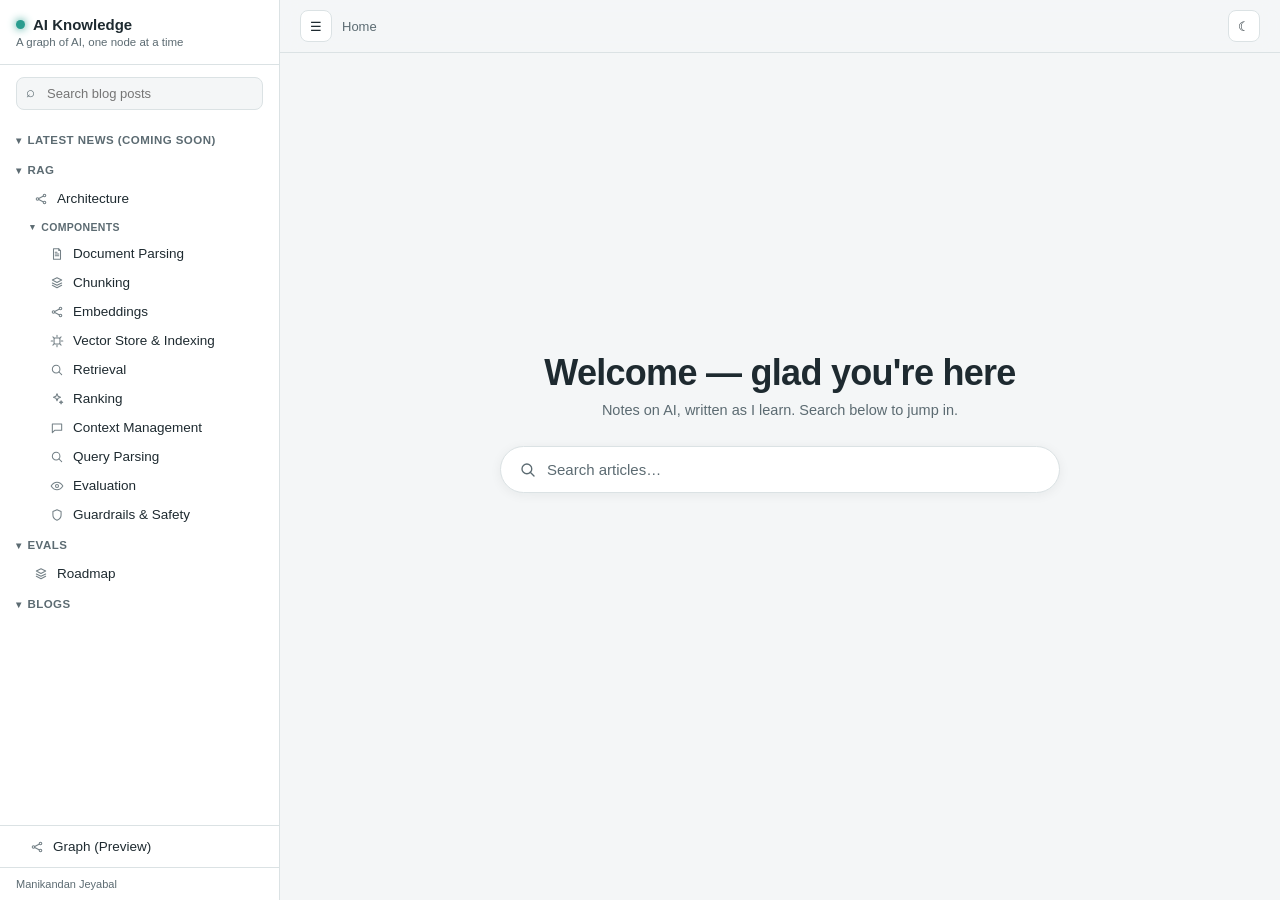
==== commit c19155e3: "Add RAG content section and remove scaffold demo content Adds 12 RAG sidebar pages (architecture, ch" ====
--- a/index.html
+++ b/index.html
@@ -7,6 +7,7 @@
 <meta name="description" content="An interactive graph of AI knowledge — topics, workflows, and articles." />
 <link rel="stylesheet" href="css/style.css" />
 <link rel="stylesheet" href="css/evals.css" />
+<link rel="stylesheet" href="css/rag-page.css" />
 </head>
 <body>
   <div class="app" id="app">
@@ -38,6 +39,7 @@
   <script src="js/graph.js"></script>
   <script src="js/sidebar.js"></script>
   <script src="js/evals.js"></script>
+  <script src="js/ragPage.js"></script>
   <script src="js/palette.js"></script>
   <script src="js/app.js"></script>
 </body>
--- a/css/style.css
+++ b/css/style.css
@@ -205,6 +205,10 @@
 .nav-subgroup.collapsed .chevron { transform: rotate(-90deg); }
 .nav-subgroup.collapsed .nav-items { display: none; }
 .nav-subgroup .nav-item { padding-left: 34px; }
+.nav-subgroup-header a.nav-subgroup-link {
+  flex: 1; color: inherit; overflow: hidden; text-overflow: ellipsis; white-space: nowrap;
+}
+.nav-subgroup-header a.nav-subgroup-link:hover { color: var(--accent); }
 
 .sidebar-pinned {
   padding: 6px 8px;
@@ -340,6 +344,7 @@
   cursor: pointer;
 }
 .node-circle.blog { stroke: var(--accent-3); stroke-dasharray: 4 3; }
+.node-circle.rag { stroke: var(--accent-2); }
 .node-group:hover .node-circle {
   filter: drop-shadow(0 0 8px var(--node-stroke));
 }
@@ -487,6 +492,7 @@
 }
 .chip:hover { border-color: var(--accent); text-decoration: none; }
 .chip.blog { border-color: var(--accent-3); }
+.chip.rag { border-color: var(--accent-2); }
 
 /* ---------- Blog list ---------- */
 
@@ -523,4 +529,10 @@
     transition: transform 0.2s ease;
   }
   .app:not(.sidebar-collapsed) .sidebar { transform: translateX(0); }
-}
+
+  .topbar { padding: 10px 12px; gap: 8px; }
+  .breadcrumb { display: none; }
+  .topbar-center { position: static; top: auto; left: auto; transform: none; flex: 1; min-width: 0; }
+  .search-bar { width: 100%; }
+  .search-bar-field kbd { display: none; }
+}
--- a/css/evals.css
+++ b/css/evals.css
@@ -216,12 +216,18 @@
 }
 
 @media (max-width: 960px) {
-  .evals-page { grid-template-columns: minmax(0, 1fr); gap: 0; padding: 20px 16px 70px; }
-  .evals-toggle { display: block; order: -2; }
+  .evals-page { grid-template-columns: minmax(0, 1fr); gap: 0; padding: 66px 16px 70px; }
+  .evals-toggle {
+    display: block; order: -2;
+    position: fixed; top: 53px; left: 16px; right: 16px; z-index: 30;
+    box-shadow: var(--shadow);
+  }
   .evals-rail {
-    order: -1; display: none; position: static; max-height: none; overflow: visible;
-    padding: 14px; margin-bottom: 18px; border: 1px solid var(--border);
+    order: -1; display: none; position: fixed; top: 97px; left: 16px; right: 16px;
+    max-height: calc(100vh - 113px); overflow-y: auto; z-index: 30;
+    padding: 14px; border: 1px solid var(--border);
     border-radius: var(--radius); background: var(--bg-elevated);
+    box-shadow: var(--shadow);
   }
   .evals-page.rail-open .evals-rail { display: block; }
   .evals-content { order: 0; }
--- a/css/rag-page.css
+++ b/css/rag-page.css
@@ -0,0 +1,189 @@
+/* RAG content pages — shared base format for every RAG section/subsection.
+   Same shape as css/evals.css (hero, sticky Contents rail, scrollspy,
+   module-spaced sections) but generalized: single accent instead of a
+   per-era palette, and the rail is built at runtime from whatever <h2>s
+   the page actually has, not a hardcoded module list. */
+
+.rag-page {
+  display: grid;
+  grid-template-columns: minmax(0, 1fr) 230px;
+  gap: 48px;
+  max-width: 1100px;
+  margin: 0 auto;
+  padding: 28px 24px 100px;
+  align-items: start;
+}
+.rag-page.no-rail { grid-template-columns: minmax(0, 1fr); max-width: 780px; }
+
+/* ---------- hero ---------- */
+.rag-content .hero { margin: 0 0 36px; }
+.rag-content .hero h1 {
+  font-size: clamp(26px, 3.6vw, 36px);
+  line-height: 1.15;
+  font-weight: 700;
+  letter-spacing: -0.015em;
+  margin: 0 0 12px;
+  max-width: 20ch;
+  color: var(--text);
+}
+.rag-content .hero .standfirst {
+  font-size: 15.5px;
+  color: var(--text-dim);
+  max-width: 66ch;
+  margin: 0;
+  line-height: 1.7;
+}
+.rag-content .hero .standfirst em { color: var(--text); font-style: italic; }
+.rag-content .hero .standfirst strong { color: var(--text); }
+
+/* ---------- sections ---------- */
+.rag-content > h2 {
+  font-size: 22px; font-weight: 700; letter-spacing: -0.01em;
+  margin: 0 0 10px; line-height: 1.2; color: var(--text);
+  padding-top: 36px; margin-top: 32px; border-top: 1px solid var(--border);
+  scroll-margin-top: 76px;
+}
+.rag-content > h2:first-of-type,
+.rag-content > .hero + h2 {
+  border-top: none; padding-top: 0; margin-top: 0;
+}
+.rag-content h3 {
+  font-size: 16.5px; font-weight: 700; margin: 26px 0 8px;
+  letter-spacing: -0.005em; max-width: 60ch; color: var(--text);
+}
+.rag-content h4 { font-size: 14.5px; font-weight: 700; margin: 18px 0 6px; color: var(--text); }
+.rag-content p { max-width: 72ch; margin: 12px 0; font-size: 15px; line-height: 1.7; color: var(--text); }
+.rag-content ul, .rag-content ol { max-width: 72ch; padding-left: 22px; font-size: 15px; line-height: 1.7; margin: 12px 0; }
+.rag-content li { margin: 6px 0; }
+.rag-content a { color: var(--accent); }
+.rag-content a:hover { text-decoration: underline; }
+.rag-content strong { color: var(--text); font-weight: 600; }
+.rag-content em { color: var(--text-dim); }
+.rag-content code {
+  font-family: var(--mono); font-size: 0.86em; background: var(--bg-elevated);
+  border: 1px solid var(--border); padding: 1px 5px; border-radius: 4px;
+}
+.rag-content pre {
+  font-family: var(--mono); font-size: 13px; line-height: 1.7;
+  background: var(--bg); border: 1px solid var(--border); border-radius: 8px;
+  padding: 12px 16px; margin: 14px 0; overflow-x: auto;
+}
+.rag-content pre code { background: none; border: none; padding: 0; }
+
+/* ---------- flow diagram figure ---------- */
+.rag-content .flowfig {
+  background: var(--bg-elevated); border: 1px solid var(--border);
+  border-radius: var(--radius); padding: 18px 18px 14px; margin: 18px 0;
+  box-shadow: var(--shadow);
+}
+.rag-content .flowfig svg { display: block; width: 100%; height: auto; }
+.rag-content .figcap {
+  font-size: 12.5px; color: var(--text-dim); margin-top: 12px; line-height: 1.6;
+}
+.rag-content .figcap strong { color: var(--text); }
+
+/* ---------- callout ---------- */
+.rag-content .callout {
+  border: 1px solid var(--accent); background: var(--bg-elevated);
+  border-radius: var(--radius); padding: 14px 18px; margin: 18px 0;
+}
+.rag-content .callout p { margin: 6px 0; font-size: 14.5px; color: var(--text-dim); }
+.rag-content .callout p:first-child { margin-top: 0; }
+.rag-content .callout p strong { color: var(--text); }
+.rag-content .callout .label {
+  font-family: var(--mono); font-size: 11px; color: var(--accent);
+  display: block; margin-bottom: 6px; letter-spacing: 0.01em;
+}
+
+/* ---------- footer: tags + related ---------- */
+.rag-content .rag-footer {
+  margin-top: 40px; padding-top: 20px; border-top: 1px solid var(--border);
+}
+.rag-content .rag-tags-label {
+  font-family: var(--mono); font-size: 11px; color: var(--text-dim);
+  text-transform: uppercase; letter-spacing: 0.06em; margin: 0 0 8px;
+}
+.rag-content .rag-tags { margin-bottom: 18px; }
+.rag-content .rag-tags .rag-tags-label { display: block; }
+.rag-content .tag-chip {
+  display: inline-block; margin: 0 6px 6px 0; padding: 4px 10px;
+  border-radius: 999px; border: 1px dashed var(--border);
+  font-family: var(--mono); font-size: 11.5px; color: var(--text-dim);
+  background: var(--bg-elevated);
+}
+.rag-content .related-chips { margin-top: 0; padding-top: 0; border-top: none; }
+.rag-content .chip { color: var(--text); }
+.rag-content .chip:hover { color: var(--text); }
+
+/* ---------- tables ---------- */
+.rag-content .tw {
+  overflow-x: auto; margin: 16px 0; border: 1px solid var(--border);
+  border-radius: var(--radius); background: var(--bg-elevated);
+}
+.rag-content table { border-collapse: collapse; width: 100%; font-size: 13.5px; }
+.rag-content th, .rag-content td {
+  text-align: left; padding: 9px 14px; border-bottom: 1px solid var(--border); vertical-align: top;
+}
+.rag-content th {
+  font-family: var(--mono); font-size: 11px; font-weight: 600; color: var(--text-dim); white-space: nowrap;
+}
+.rag-content tbody tr:last-child td { border-bottom: none; }
+
+/* ---------- right rail (Contents / scrollspy) ---------- */
+.rag-toggle { display: none; width: 100%; margin-bottom: 16px; text-align: left; }
+
+.rag-rail {
+  position: sticky; top: 66px; align-self: start;
+  max-height: calc(100vh - 90px); overflow-y: auto; overscroll-behavior: contain;
+  padding-left: 4px;
+}
+.rag-rail::-webkit-scrollbar { width: 6px; }
+.rag-rail::-webkit-scrollbar-thumb { background: var(--border); border-radius: 4px; }
+
+.rag-nav { font-family: inherit; }
+.rag-nav .rag-nav-label {
+  font-family: var(--mono); font-size: 11px; color: var(--text-dim);
+  text-transform: uppercase; letter-spacing: 0.06em; margin: 0 0 10px 20px;
+}
+.rag-nav ol { list-style: none; margin: 0; padding: 0; }
+.rag-nav li { position: relative; padding-left: 20px; margin-bottom: 2px; }
+.rag-nav li::before {
+  content: ""; position: absolute; left: 4px; top: 0; bottom: -2px; width: 1px; background: var(--border);
+}
+.rag-nav li:first-child::before { top: 10px; }
+.rag-nav li:last-child::before { bottom: auto; height: 10px; }
+.rag-nav li .dot {
+  position: absolute; left: 1px; top: 8px; width: 7px; height: 7px; border-radius: 50%;
+  background: var(--accent); transition: transform 0.18s ease;
+}
+.rag-nav a {
+  display: block; text-decoration: none; color: var(--text); font-size: 13.5px;
+  line-height: 1.32; padding: 5px 0; border-radius: 6px;
+}
+.rag-nav a:hover { color: var(--accent); text-decoration: none; }
+.rag-nav li.active::before { background: var(--accent); width: 2px; left: 3px; }
+.rag-nav li.active .dot { transform: scale(1.7); }
+.rag-nav li.active a { color: var(--accent); font-weight: 700; }
+
+@media (prefers-reduced-motion: reduce) {
+  .rag-nav li .dot { transition: none; }
+}
+
+@media (max-width: 960px) {
+  .rag-page { grid-template-columns: minmax(0, 1fr); gap: 0; padding: 66px 16px 70px; }
+  .rag-page.no-rail { padding: 28px 16px 70px; }
+  .rag-toggle {
+    display: block; order: -2;
+    position: fixed; top: 53px; left: 16px; right: 16px; z-index: 30;
+    box-shadow: var(--shadow);
+  }
+  .rag-rail {
+    order: -1; display: none; position: fixed; top: 97px; left: 16px; right: 16px;
+    max-height: calc(100vh - 113px); overflow-y: auto; z-index: 30;
+    padding: 14px; border: 1px solid var(--border);
+    border-radius: var(--radius); background: var(--bg-elevated);
+    box-shadow: var(--shadow);
+  }
+  .rag-page.rail-open .rag-rail { display: block; }
+  .rag-content { order: 0; }
+}
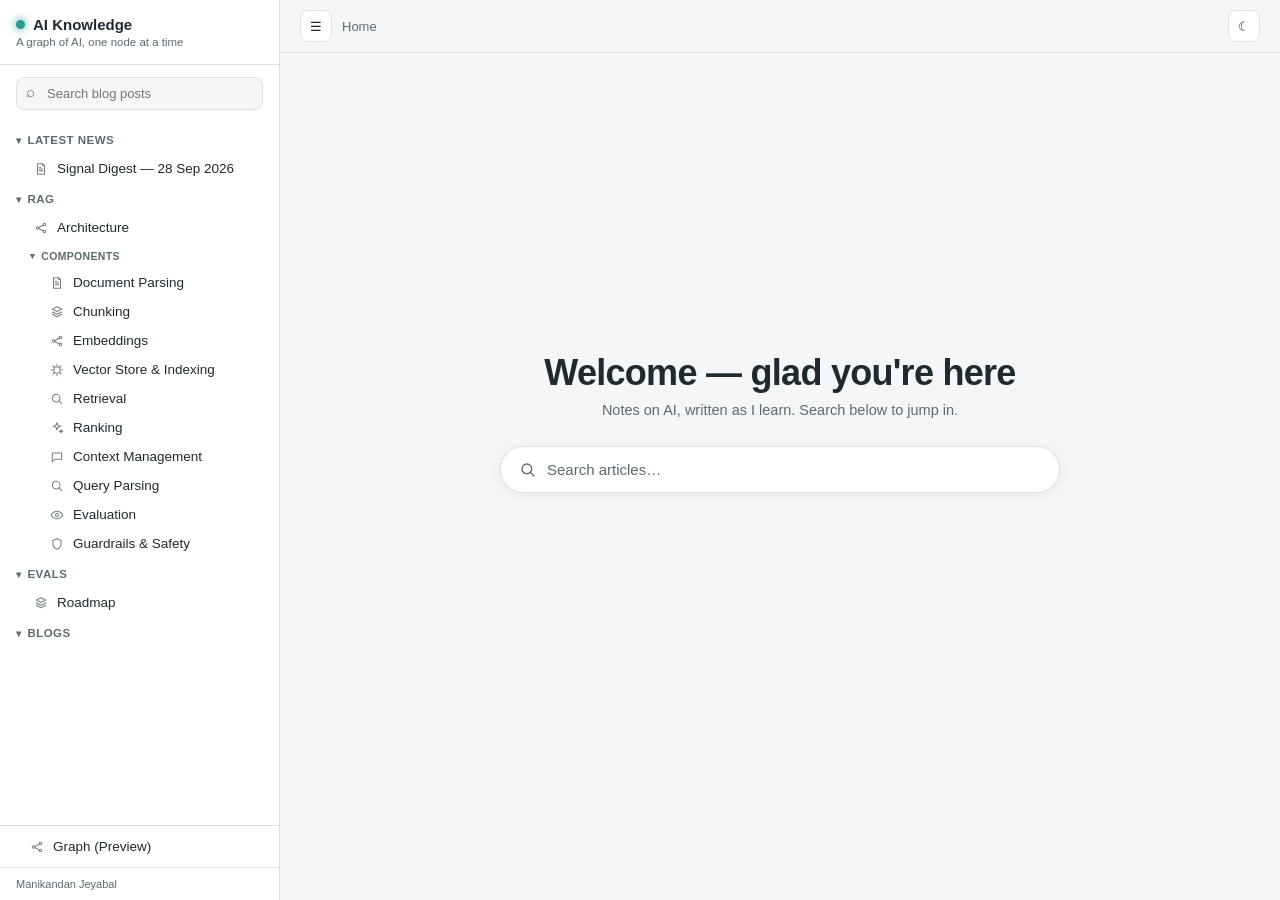
==== commit ee87eaa0: "Mount news posts through RagPage instead of an embedded iframe The Signal Digest post rendered as a " ====
--- a/index.html
+++ b/index.html
@@ -8,6 +8,7 @@
 <link rel="stylesheet" href="css/style.css" />
 <link rel="stylesheet" href="css/evals.css" />
 <link rel="stylesheet" href="css/rag-page.css" />
+<link rel="stylesheet" href="css/news-page.css" />
 </head>
 <body>
   <div class="app" id="app">
@@ -40,6 +41,7 @@
   <script src="js/sidebar.js"></script>
   <script src="js/evals.js"></script>
   <script src="js/ragPage.js"></script>
+  <script src="js/modal.js"></script>
   <script src="js/palette.js"></script>
   <script src="js/app.js"></script>
 </body>
--- a/css/style.css
+++ b/css/style.css
@@ -536,3 +536,5 @@
   .search-bar { width: 100%; }
   .search-bar-field kbd { display: none; }
 }
+
+
--- a/css/news-page.css
+++ b/css/news-page.css
@@ -0,0 +1,120 @@
+/* News digest content — category colors + card/grid/modal components used by
+   content/news/*.html. Mounted through RagPage exactly like a RAG section
+   (see js/ragPage.js), so the hero, h2 module dividers, and Contents rail
+   all come from css/rag-page.css. Everything digest-specific here is scoped
+   under .rag-content so it never leaks onto other RAG pages. */
+
+:root {
+  --cat-buzz: #c2542c;
+  --cat-labs: #6a6f9e;
+  --cat-open: #2a9d8f;
+  --cat-platform: #3d7a94;
+  --cat-video: #a24f74;
+  --cat-github: #a67c27;
+  --cat-safety: #a1493a;
+}
+[data-theme="dark"] {
+  --cat-buzz: #e8896b;
+  --cat-labs: #9ba0e0;
+  --cat-open: #45c4b3;
+  --cat-platform: #7fb8d6;
+  --cat-video: #d98fab;
+  --cat-github: #d4a94f;
+  --cat-safety: #d97b66;
+}
+
+.rag-content .digest-meta { display: flex; align-items: center; gap: 8px; font-size: 12.5px; color: var(--text-dim); margin: -6px 0 0; }
+.rag-content .info-btn { width: 26px; height: 26px; border-radius: 50%; display: inline-flex; align-items: center; justify-content: center; padding: 0; flex: none; color: var(--text-dim); border: 1px solid var(--border); background: var(--bg-elevated); cursor: pointer; }
+.rag-content .info-btn:hover { color: var(--accent); border-color: var(--accent); }
+.rag-content .info-btn svg { width: 14px; height: 14px; }
+
+.rag-content .section-eyebrow { font-family: var(--mono); font-size: 11px; letter-spacing: .08em; text-transform: uppercase; display: inline-flex; align-items: center; gap: 8px; }
+.rag-content .section-dot { width: 8px; height: 8px; border-radius: 50%; flex: none; display: inline-block; }
+.rag-content .section-count { font-family: var(--mono); font-size: 11.5px; color: var(--text-dim); margin-left: 10px; }
+.rag-content .section-sub { color: var(--text-dim); font-size: 13.5px; margin: 6px 0 16px; max-width: 66ch; line-height: 1.6; }
+
+.rag-content .mega-block { display: flex; flex-direction: column; gap: 8px; }
+.rag-content .sub-stack { display: flex; flex-direction: column; gap: 26px; margin: 18px 0 0 4px; padding-left: 18px; border-left: 2px solid var(--border); }
+.rag-content .sub-block h3 { font-size: 16px; font-weight: 700; margin: 0 0 4px; }
+.rag-content .sub-head-row { display: flex; align-items: baseline; gap: 8px; margin-bottom: 2px; }
+
+/* ---------- cards ---------- */
+.rag-content .grid { display: grid; grid-template-columns: repeat(auto-fill, minmax(270px, 1fr)); gap: 14px; margin-top: 6px; }
+.rag-content .grid.grid-1col { grid-template-columns: 1fr; }
+.rag-content .card { background: var(--bg-elevated); border: 1px solid var(--border); border-radius: var(--radius); padding: 16px 18px; box-shadow: var(--shadow); display: flex; flex-direction: column; gap: 9px; }
+.rag-content .card-eyebrow { font-family: var(--mono); font-size: 11px; letter-spacing: .06em; text-transform: uppercase; }
+.rag-content .card-title { font-size: 15px; font-weight: 700; line-height: 1.35; }
+.rag-content .card-summary { color: var(--text-dim); font-size: 13.5px; line-height: 1.6; margin: 0; }
+.rag-content .card-footer { margin-top: auto; display: flex; flex-direction: column; gap: 8px; padding-top: 2px; }
+.rag-content .source-row { display: flex; align-items: center; justify-content: space-between; gap: 8px; }
+.rag-content .source-badge { font-family: var(--mono); font-size: 11.5px; color: var(--text-dim); }
+.rag-content .status-pill { font-family: var(--mono); font-size: 10.5px; padding: 2px 7px; border-radius: 20px; border: 1px dashed var(--border); }
+.rag-content .status-new { color: var(--accent); border-color: color-mix(in srgb, var(--accent) 55%, transparent); }
+.rag-content .status-updated { color: var(--accent-3); border-color: color-mix(in srgb, var(--accent-3) 55%, transparent); }
+.rag-content .type-badge { font-family: var(--mono); font-size: 10.5px; letter-spacing: .04em; text-transform: uppercase; padding: 2px 8px; border-radius: 5px; border: 1px solid var(--border); }
+.rag-content .ref-links { display: flex; gap: 6px; flex-wrap: wrap; }
+.rag-content .ref-link { font-size: 12px; padding: 4px 9px; border-radius: 7px; border: 1px solid var(--border); text-decoration: none; color: var(--text); display: inline-flex; align-items: center; gap: 5px; background: var(--bg-elevated); cursor: pointer; font-family: inherit; }
+.rag-content .ref-link:hover { border-color: var(--accent); color: var(--accent); text-decoration: none; }
+.rag-content .ref-link.emphasis { border-style: dashed; border-color: var(--accent); color: var(--accent); font-weight: 600; }
+.rag-content .video-note { font-size: 12.5px; color: var(--text-dim); margin: 0 0 8px; }
+.rag-content .video-head-row { display: flex; align-items: center; justify-content: space-between; gap: 10px; }
+.rag-content .play-btn { width: 34px; height: 34px; border-radius: 50%; background: var(--cat-video); display: flex; align-items: center; justify-content: center; color: #fff; border: 0; flex: none; }
+.rag-content .play-btn svg { width: 13px; height: 13px; margin-left: 2px; }
+.rag-content .duration-badge { font-family: var(--mono); font-size: 11px; color: var(--text-dim); }
+.rag-content .tags-row { display: flex; gap: 6px; flex-wrap: wrap; }
+.rag-content .tag-chip { display: inline-block; padding: 3px 9px; border-radius: 999px; border: 1px dashed var(--border); font-family: var(--mono); font-size: 10.5px; color: var(--text-dim); background: var(--bg-elevated); }
+.rag-content .headline-card { border-left-width: 3px; border-left-style: solid; }
+.rag-content .jump-link { font-family: var(--mono); font-size: 11.5px; color: var(--text-dim); text-decoration: none; display: inline-flex; align-items: center; gap: 4px; }
+.rag-content .jump-link:hover { color: var(--accent); }
+.rag-content .headline-empty { color: var(--text-dim); font-size: 13.5px; border: 1px dashed var(--border); border-radius: var(--radius); padding: 16px 18px; }
+
+/* ---------- repo card ---------- */
+.rag-content .repo-card { background: var(--bg-elevated); border: 1px solid var(--border); border-left: 3px solid var(--cat-github); border-radius: var(--radius); padding: 20px 22px; box-shadow: var(--shadow); display: flex; flex-direction: column; gap: 10px; margin-top: 6px; }
+.rag-content .repo-head { display: flex; align-items: center; gap: 10px; flex-wrap: wrap; }
+.rag-content .repo-name { font-family: var(--mono); font-size: 15px; font-weight: 700; }
+.rag-content .repo-stats { display: flex; gap: 14px; font-family: var(--mono); font-size: 12px; color: var(--text-dim); margin-top: 2px; flex-wrap: wrap; }
+.rag-content .lang-dot { width: 8px; height: 8px; border-radius: 50%; background: var(--cat-github); display: inline-block; margin-right: 5px; }
+
+/* ---------- token-usage / citations panel inside the info modal ---------- */
+.rag-content .digest-callout { border: 1px solid var(--border); background: var(--bg-elevated); border-radius: var(--radius); padding: 14px 18px; }
+.rag-content .digest-callout .label { font-family: var(--mono); font-size: 11px; color: var(--accent); display: block; margin-bottom: 10px; letter-spacing: .03em; text-transform: uppercase; }
+.rag-content .stat-grid { display: grid; grid-template-columns: repeat(auto-fit, minmax(116px, 1fr)); gap: 10px; }
+.rag-content .stat-tile { background: var(--bg); border: 1px solid var(--border); border-radius: 10px; padding: 10px 13px; display: flex; flex-direction: column; gap: 3px; }
+.rag-content .stat-value { font-family: var(--mono); font-size: 1.02rem; font-weight: 700; font-variant-numeric: tabular-nums; }
+.rag-content .stat-label { font-size: 10.5px; color: var(--text-dim); }
+.rag-content .cite-list { display: flex; flex-direction: column; border: 1px solid var(--border); border-radius: 10px; overflow: hidden; margin-top: 2px; }
+.rag-content .cite-row { display: flex; justify-content: space-between; align-items: center; padding: 8px 13px; font-size: 13px; }
+.rag-content .cite-row:not(:last-child) { border-bottom: 1px solid var(--border); }
+.rag-content .cite-count { font-family: var(--mono); font-size: 11.5px; color: var(--text-dim); }
+
+.rag-content footer { border-top: 1px solid var(--border); padding: 20px 0 0; margin-top: 20px; text-align: center; font-size: 12px; color: var(--text-dim); }
+.rag-content footer code { font-family: var(--mono); background: var(--bg-elevated); border: 1px solid var(--border); padding: 2px 6px; border-radius: 5px; }
+
+/* ---------- modal (AI Summary / refresh info) — fixed to the real viewport now
+   that this content lives in the page directly instead of an iframe ---------- */
+.rag-content .modal-backdrop { position: fixed; inset: 0; z-index: 100; background: rgba(10, 12, 10, .5); backdrop-filter: blur(2px); display: flex; align-items: flex-start; justify-content: center; padding: 48px 16px; opacity: 0; pointer-events: none; transition: opacity .18s ease; }
+.rag-content .modal-backdrop.open { opacity: 1; pointer-events: auto; }
+.rag-content .modal-panel { background: var(--bg-elevated); border: 1px solid var(--border); border-radius: var(--radius); max-width: 640px; width: 100%; max-height: calc(100vh - 96px); overflow-y: auto; box-shadow: 0 24px 64px rgba(0, 0, 0, .28); }
+.rag-content .modal-head { position: sticky; top: 0; background: var(--bg-elevated); border-bottom: 1px solid var(--border); padding: 18px 20px; display: flex; align-items: flex-start; gap: 14px; z-index: 1; }
+.rag-content .modal-thumb { width: 56px; height: 56px; border-radius: 10px; flex: none; display: flex; align-items: center; justify-content: center; color: #fff; }
+.rag-content .modal-thumb svg { width: 19px; height: 19px; }
+.rag-content .modal-head-text { flex: 1; min-width: 0; }
+.rag-content .modal-head-text h3 { font-size: 16.5px; line-height: 1.3; margin: 4px 0 4px; font-weight: 700; }
+.rag-content .modal-head-meta { font-family: var(--mono); font-size: 11px; color: var(--text-dim); }
+.rag-content .modal-close { width: 28px; height: 28px; border-radius: 8px; padding: 0; flex: none; display: flex; align-items: center; justify-content: center; font-size: 1rem; line-height: 1; border: 1px solid var(--border); background: var(--bg-elevated); color: var(--text); cursor: pointer; }
+.rag-content .modal-close:hover { border-color: var(--accent); }
+.rag-content .modal-body { padding: 18px 22px 24px; display: flex; flex-direction: column; gap: 16px; }
+.rag-content .modal-section { border-left: 2px solid var(--border); padding-left: 14px; display: flex; flex-direction: column; gap: 6px; }
+.rag-content .modal-section h4 { font-family: var(--mono); font-size: 10.5px; letter-spacing: .07em; text-transform: uppercase; color: var(--text-dim); }
+.rag-content .modal-section p { font-size: 13.5px; line-height: 1.65; color: var(--text); margin: 0; }
+.rag-content .modal-section ul { margin: 0; padding-left: 18px; display: flex; flex-direction: column; gap: 5px; }
+.rag-content .modal-section li { font-size: 13px; line-height: 1.55; color: var(--text); }
+.rag-content .speaker-row { display: flex; align-items: center; gap: 8px; flex-wrap: wrap; }
+.rag-content .speaker-github { font-family: var(--mono); font-size: 11.5px; padding: 3px 9px; border: 1px dashed var(--border); border-radius: 20px; text-decoration: none; color: var(--text); display: inline-flex; align-items: center; gap: 5px; }
+.rag-content .speaker-github:hover { border-color: var(--cat-video); color: var(--cat-video); text-decoration: none; }
+.rag-content .modal-foot { border-top: 1px solid var(--border); padding: 14px 22px 18px; }
+
+@media (max-width: 640px) {
+  .rag-content .modal-panel { max-height: calc(100vh - 32px); }
+  .rag-content .modal-backdrop { padding: 16px; }
+}
